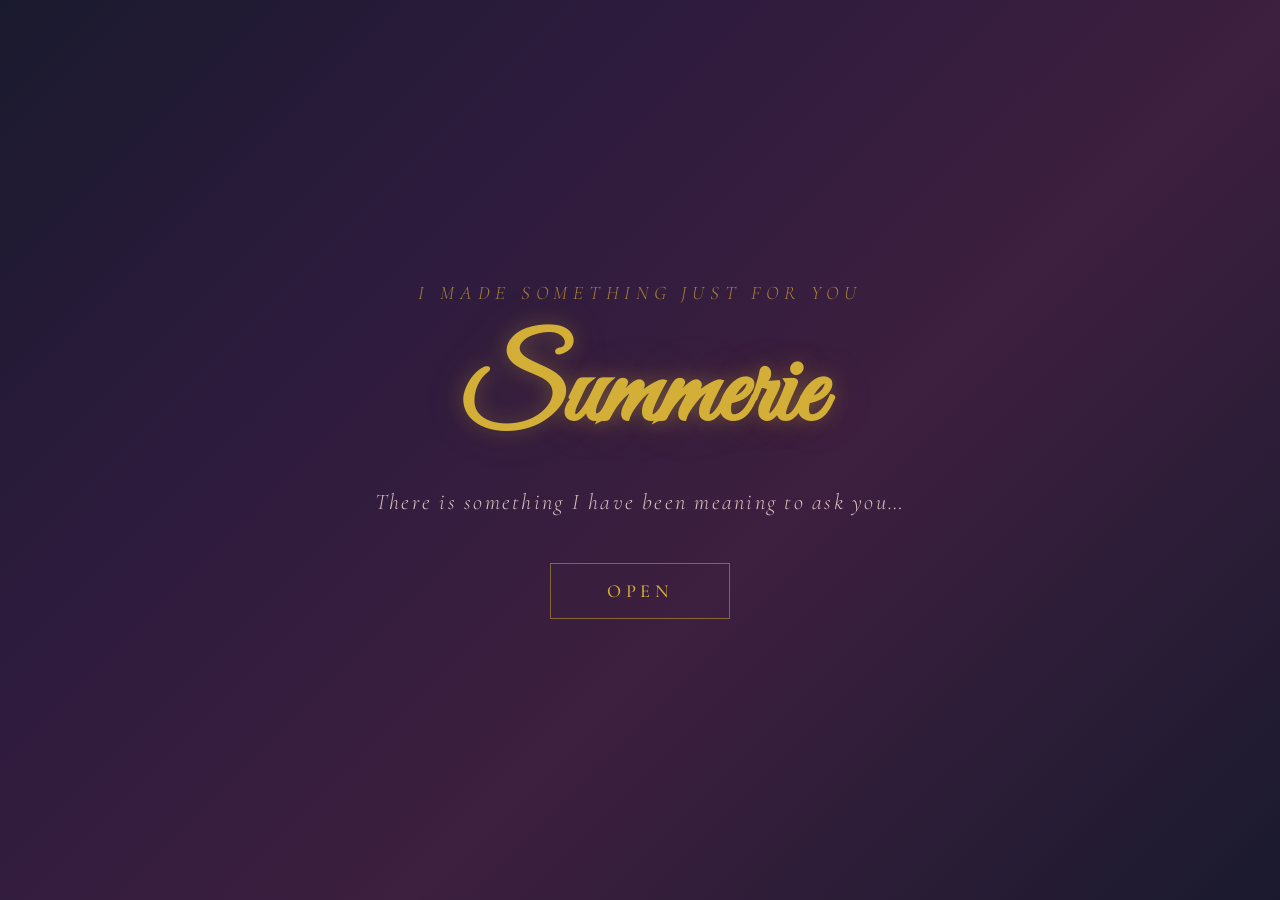
==== index.html @ f4547b55 "Initial commit: Summerie romantic invitation website" ====
<!DOCTYPE html>
<html lang="en">
<head>
  <meta charset="UTF-8">
  <meta name="viewport" content="width=device-width, initial-scale=1.0, maximum-scale=1.0, user-scalable=no">
  <title>For Summerie</title>
  <meta name="description" content="A special invitation, made with love.">
  <link rel="stylesheet" href="styles.css">
  <!-- Preload fonts for instant rendering -->
  <link rel="preconnect" href="https://fonts.googleapis.com">
  <link rel="preconnect" href="https://fonts.gstatic.com" crossorigin>
</head>
<body>

  <!-- ===================== SCENE 1: WELCOME ===================== -->
  <section id="scene-welcome" class="scene active">
    <!-- Floating decorations container -->
    <div class="floating-decorations"></div>

    <div class="welcome-content">
      <p class="welcome-pretext">I made something just for you</p>
      <h1 class="welcome-name">Summerie</h1>
      <p class="welcome-subtitle">There is something I have been meaning to ask you…</p>
      <button id="btn-open" class="welcome-btn">Open</button>
    </div>
  </section>

  <!-- ===================== SCENE 2: INVITATION ===================== -->
  <section id="scene-invitation" class="scene">
    <div class="invitation-card">

      <!-- Gold corner ornaments (SVG) -->
      <svg class="corner-ornament top-left" viewBox="0 0 50 50" fill="none">
        <path d="M2 48 C2 48 2 2 2 2 C10 8 20 12 48 2" stroke="#D4AF37" stroke-width="1" fill="none"/>
        <path d="M2 48 C8 40 12 30 48 2" stroke="#D4AF37" stroke-width="0.5" fill="none" opacity="0.5"/>
        <circle cx="5" cy="5" r="2" fill="#D4AF37" opacity="0.6"/>
        <path d="M8 2 C8 8 2 8 2 8" stroke="#D4AF37" stroke-width="0.8" fill="none"/>
        <path d="M14 2 C14 14 2 14 2 14" stroke="#D4AF37" stroke-width="0.5" fill="none" opacity="0.4"/>
      </svg>
      <svg class="corner-ornament top-right" viewBox="0 0 50 50" fill="none">
        <path d="M2 48 C2 48 2 2 2 2 C10 8 20 12 48 2" stroke="#D4AF37" stroke-width="1" fill="none"/>
        <path d="M2 48 C8 40 12 30 48 2" stroke="#D4AF37" stroke-width="0.5" fill="none" opacity="0.5"/>
        <circle cx="5" cy="5" r="2" fill="#D4AF37" opacity="0.6"/>
        <path d="M8 2 C8 8 2 8 2 8" stroke="#D4AF37" stroke-width="0.8" fill="none"/>
        <path d="M14 2 C14 14 2 14 2 14" stroke="#D4AF37" stroke-width="0.5" fill="none" opacity="0.4"/>
      </svg>
      <svg class="corner-ornament bottom-left" viewBox="0 0 50 50" fill="none">
        <path d="M2 48 C2 48 2 2 2 2 C10 8 20 12 48 2" stroke="#D4AF37" stroke-width="1" fill="none"/>
        <path d="M2 48 C8 40 12 30 48 2" stroke="#D4AF37" stroke-width="0.5" fill="none" opacity="0.5"/>
        <circle cx="5" cy="5" r="2" fill="#D4AF37" opacity="0.6"/>
        <path d="M8 2 C8 8 2 8 2 8" stroke="#D4AF37" stroke-width="0.8" fill="none"/>
        <path d="M14 2 C14 14 2 14 2 14" stroke="#D4AF37" stroke-width="0.5" fill="none" opacity="0.4"/>
      </svg>
      <svg class="corner-ornament bottom-right" viewBox="0 0 50 50" fill="none">
        <path d="M2 48 C2 48 2 2 2 2 C10 8 20 12 48 2" stroke="#D4AF37" stroke-width="1" fill="none"/>
        <path d="M2 48 C8 40 12 30 48 2" stroke="#D4AF37" stroke-width="0.5" fill="none" opacity="0.5"/>
        <circle cx="5" cy="5" r="2" fill="#D4AF37" opacity="0.6"/>
        <path d="M8 2 C8 8 2 8 2 8" stroke="#D4AF37" stroke-width="0.8" fill="none"/>
        <path d="M14 2 C14 14 2 14 2 14" stroke="#D4AF37" stroke-width="0.5" fill="none" opacity="0.4"/>
      </svg>

      <h2 class="invitation-heading">My Dearest Summerie,</h2>

      <div class="invitation-divider"></div>

      <p class="invitation-text">
        I have been thinking about this for a while now, and I could not hold it in any longer.
        Every moment with you feels like something out of a dream — and I want to make more of those moments.
      </p>

      <p class="invitation-highlight">
        Would you like to go on a movie date with me?
      </p>

      <p class="invitation-text">
        Just you and me, a perfect evening, a story on the screen — but the real story will be us, sitting there together. I promise to make it unforgettable.
      </p>

      <p id="reconsider-message" class="reconsider-message"></p>

      <div class="buttons-container">
        <button id="btn-yes" class="btn btn-yes">
          <span>Yes</span>
          <span class="btn-heart">
            <svg viewBox="0 0 24 24" fill="currentColor" width="16" height="16" style="vertical-align: middle;">
              <path d="M12 21.35l-1.45-1.32C5.4 15.36 2 12.28 2 8.5 2 5.42 4.42 3 7.5 3c1.74 0 3.41.81 4.5 2.09C13.09 3.81 14.76 3 16.5 3 19.58 3 22 5.42 22 8.5c0 3.78-3.4 6.86-8.55 11.54L12 21.35z"/>
            </svg>
          </span>
        </button>
        <button id="btn-no" class="btn btn-no">No</button>
      </div>
    </div>
  </section>

  <!-- ===================== SCENE 3: CELEBRATION ===================== -->
  <section id="scene-celebration" class="scene">
    <canvas id="confetti-canvas"></canvas>

    <!-- Floating decorations for celebration -->
    <div class="celebration-decorations"></div>

    <div class="celebration-content">
      <p class="celebration-pretext">She said yes</p>

      <h1 class="celebration-heading">I Knew It</h1>

      <div class="celebration-message">
        <p>
          I knew from the very start you would say yes. From the moment I thought of asking you,
          I already felt your answer in my heart. Call it intuition, call it love — I just knew.
        </p>
        <p>
          Thank you, Summerie. You just made me the happiest person alive.
          You have no idea how much this means to me — or maybe you do,
          because you always understand me in ways nobody else can.
        </p>
        <p>
          I promise you this: our movie date will be something to remember.
          Every second, every glance, every shared laugh — I am going to make it all count.
          Get ready, my love. This is just the beginning.
        </p>
      </div>

      <p class="celebration-signature">Forever yours</p>
    </div>
  </section>

  <script src="script.js"></script>
</body>
</html>
---- styles.css ----
/* ============================================================
   SUMMERIE — Romantic Invitation
   Color Palette:
     Deep Rose:      #8B2252
     Champagne Gold: #D4AF37
     Warm Cream:     #FFF8F0
     Soft Blush:     #FFE4E1
     Midnight:       #1a1a2e
     Rose Gold:      #B76E79
   ============================================================ */

@import url('https://fonts.googleapis.com/css2?family=Playfair+Display:ital,wght@0,400;0,600;0,700;0,900;1,400;1,600;1,700&family=Cormorant+Garamond:ital,wght@0,300;0,400;0,500;0,600;1,300;1,400;1,500&family=Great+Vibes&display=swap');

/* ---------- Reset & Base ---------- */
*, *::before, *::after {
  margin: 0;
  padding: 0;
  box-sizing: border-box;
}

html {
  font-size: 16px;
  scroll-behavior: smooth;
}

body {
  font-family: 'Cormorant Garamond', 'Georgia', serif;
  color: #2c1810;
  background: #1a1a2e;
  overflow: hidden;
  min-height: 100vh;
  min-height: 100dvh;
  -webkit-font-smoothing: antialiased;
}

/* ---------- Scene System ---------- */
.scene {
  position: fixed;
  inset: 0;
  display: flex;
  align-items: center;
  justify-content: center;
  flex-direction: column;
  opacity: 0;
  visibility: hidden;
  transition: opacity 1s cubic-bezier(0.4, 0, 0.2, 1),
              visibility 0s 1s;
  z-index: 1;
}

.scene.active {
  opacity: 1;
  visibility: visible;
  transition: opacity 1s cubic-bezier(0.4, 0, 0.2, 1),
              visibility 0s 0s;
  z-index: 10;
}

/* ---------- SCENE 1: Welcome ---------- */
#scene-welcome {
  background: linear-gradient(135deg, #1a1a2e 0%, #2d1b3d 30%, #3d1f3f 60%, #1a1a2e 100%);
  overflow: hidden;
}

.welcome-content {
  text-align: center;
  z-index: 5;
  position: relative;
}

.welcome-pretext {
  font-family: 'Cormorant Garamond', serif;
  font-size: 1.2rem;
  font-weight: 300;
  font-style: italic;
  color: rgba(212, 175, 55, 0.7);
  letter-spacing: 0.3em;
  text-transform: uppercase;
  margin-bottom: 1.5rem;
  opacity: 0;
  animation: fadeSlideUp 1.2s 0.5s forwards;
}

.welcome-name {
  font-family: 'Great Vibes', cursive;
  font-size: clamp(3.5rem, 10vw, 7rem);
  color: #D4AF37;
  text-shadow:
    0 0 20px rgba(212, 175, 55, 0.3),
    0 0 60px rgba(212, 175, 55, 0.1);
  line-height: 1.2;
  opacity: 0;
  animation: fadeSlideUp 1.5s 1s forwards;
}

.welcome-subtitle {
  font-family: 'Cormorant Garamond', serif;
  font-size: clamp(1rem, 2.5vw, 1.4rem);
  font-weight: 300;
  font-style: italic;
  color: rgba(255, 228, 225, 0.8);
  margin-top: 1.5rem;
  letter-spacing: 0.1em;
  opacity: 0;
  animation: fadeSlideUp 1.2s 1.8s forwards;
}

.welcome-btn {
  margin-top: 3rem;
  padding: 1rem 3.5rem;
  font-family: 'Cormorant Garamond', serif;
  font-size: 1.15rem;
  font-weight: 500;
  letter-spacing: 0.25em;
  text-transform: uppercase;
  color: #D4AF37;
  background: transparent;
  border: 1.5px solid rgba(212, 175, 55, 0.5);
  border-radius: 0;
  cursor: pointer;
  position: relative;
  overflow: hidden;
  opacity: 0;
  animation: fadeSlideUp 1.2s 2.6s forwards;
  transition: all 0.5s ease;
}

.welcome-btn::before {
  content: '';
  position: absolute;
  inset: 0;
  background: linear-gradient(135deg, rgba(212, 175, 55, 0.1), rgba(139, 34, 82, 0.1));
  opacity: 0;
  transition: opacity 0.5s ease;
}

.welcome-btn:hover {
  border-color: #D4AF37;
  color: #FFF8F0;
  box-shadow: 0 0 30px rgba(212, 175, 55, 0.2);
}

.welcome-btn:hover::before {
  opacity: 1;
}

/* Floating decorations */
.floating-decor {
  position: absolute;
  pointer-events: none;
  z-index: 2;
}

.decor-heart,
.decor-rose,
.decor-star {
  position: absolute;
  opacity: 0;
}

.decor-heart {
  animation: floatHeart var(--duration, 12s) var(--delay, 0s) infinite ease-in-out;
}

.decor-rose {
  animation: floatRose var(--duration, 15s) var(--delay, 0s) infinite ease-in-out;
}

.decor-star {
  animation: twinkleStar var(--duration, 4s) var(--delay, 0s) infinite ease-in-out;
}

/* ---------- SCENE 2: Invitation ---------- */
#scene-invitation {
  background: linear-gradient(135deg, #1a1a2e 0%, #2a1525 40%, #1a1a2e 100%);
  padding: 2rem;
}

.invitation-card {
  background: linear-gradient(145deg,
    rgba(255, 248, 240, 0.97),
    rgba(255, 228, 225, 0.95));
  border-radius: 4px;
  padding: clamp(2rem, 5vw, 3.5rem);
  max-width: 560px;
  width: 100%;
  text-align: center;
  position: relative;
  box-shadow:
    0 25px 60px rgba(0, 0, 0, 0.3),
    0 0 0 1px rgba(212, 175, 55, 0.3),
    inset 0 1px 0 rgba(255, 255, 255, 0.5);
  opacity: 0;
  transform: translateY(30px) scale(0.95);
  animation: cardReveal 1s 0.3s forwards cubic-bezier(0.4, 0, 0.2, 1);
}

.invitation-card::before {
  content: '';
  position: absolute;
  inset: 6px;
  border: 1px solid rgba(212, 175, 55, 0.25);
  border-radius: 2px;
  pointer-events: none;
}

.invitation-card::after {
  content: '';
  position: absolute;
  top: -2px; left: -2px; right: -2px; bottom: -2px;
  background: linear-gradient(135deg,
    rgba(212, 175, 55, 0.4),
    rgba(183, 110, 121, 0.3),
    rgba(212, 175, 55, 0.4));
  border-radius: 5px;
  z-index: -1;
  filter: blur(1px);
}

/* Gold corner ornaments */
.corner-ornament {
  position: absolute;
  width: 50px;
  height: 50px;
  opacity: 0.35;
  z-index: 2;
}

.corner-ornament.top-left {
  top: 14px; left: 14px;
}

.corner-ornament.top-right {
  top: 14px; right: 14px;
  transform: scaleX(-1);
}

.corner-ornament.bottom-left {
  bottom: 14px; left: 14px;
  transform: scaleY(-1);
}

.corner-ornament.bottom-right {
  bottom: 14px; right: 14px;
  transform: scale(-1);
}

.invitation-heading {
  font-family: 'Great Vibes', cursive;
  font-size: clamp(2rem, 5vw, 2.8rem);
  color: #8B2252;
  margin-bottom: 0.5rem;
}

.invitation-divider {
  width: 80px;
  height: 1px;
  background: linear-gradient(90deg, transparent, #D4AF37, transparent);
  margin: 1rem auto;
}

.invitation-text {
  font-family: 'Cormorant Garamond', serif;
  font-size: clamp(1.05rem, 2.5vw, 1.25rem);
  font-weight: 400;
  color: #3d2b2b;
  line-height: 1.8;
  margin-bottom: 0.8rem;
}

.invitation-highlight {
  font-family: 'Playfair Display', serif;
  font-weight: 600;
  font-style: italic;
  font-size: clamp(1.2rem, 3vw, 1.5rem);
  color: #8B2252;
  margin: 1.2rem 0;
}

.reconsider-message {
  font-family: 'Cormorant Garamond', serif;
  font-size: 1.1rem;
  font-style: italic;
  color: #8B2252;
  min-height: 2rem;
  margin: 1rem 0 0.5rem;
  opacity: 0;
  transition: opacity 0.5s ease;
}

.reconsider-message.visible {
  opacity: 1;
  animation: gentleShake 0.5s ease-in-out;
}

/* ---------- Buttons ---------- */
.buttons-container {
  display: flex;
  align-items: center;
  justify-content: center;
  gap: 1.5rem;
  margin-top: 1.5rem;
  flex-wrap: wrap;
}

.btn {
  font-family: 'Cormorant Garamond', serif;
  font-weight: 600;
  letter-spacing: 0.15em;
  text-transform: uppercase;
  border: none;
  cursor: pointer;
  transition: all 0.6s cubic-bezier(0.4, 0, 0.2, 1);
  position: relative;
  overflow: hidden;
}

.btn-yes {
  padding: 1rem 2.5rem;
  font-size: 1.1rem;
  color: #FFF8F0;
  background: linear-gradient(135deg, #8B2252, #a3325f);
  border-radius: 3px;
  box-shadow:
    0 4px 15px rgba(139, 34, 82, 0.3),
    inset 0 1px 0 rgba(255, 255, 255, 0.15);
}

.btn-yes::before {
  content: '';
  position: absolute;
  inset: 0;
  background: linear-gradient(135deg, #a3325f, #c44476);
  opacity: 0;
  transition: opacity 0.4s ease;
}

.btn-yes:hover {
  box-shadow: 0 6px 25px rgba(139, 34, 82, 0.45);
  transform: translateY(-2px);
}

.btn-yes:hover::before {
  opacity: 1;
}

.btn-yes span {
  position: relative;
  z-index: 1;
}

.btn-no {
  padding: 0.85rem 2rem;
  font-size: 1rem;
  color: #8B2252;
  background: transparent;
  border: 1.5px solid rgba(139, 34, 82, 0.3);
  border-radius: 3px;
}

.btn-no:hover {
  border-color: rgba(139, 34, 82, 0.6);
  background: rgba(139, 34, 82, 0.04);
}

/* Button state transitions for the shrinking No mechanic */
.btn-yes.stage-1 {
  padding: 1.15rem 3rem;
  font-size: 1.2rem;
}

.btn-no.stage-1 {
  padding: 0.7rem 1.6rem;
  font-size: 0.9rem;
  opacity: 0.8;
}

.btn-yes.stage-2 {
  padding: 1.3rem 3.5rem;
  font-size: 1.35rem;
}

.btn-no.stage-2 {
  padding: 0.55rem 1.2rem;
  font-size: 0.78rem;
  opacity: 0.6;
}

.btn-yes.stage-3 {
  padding: 1.5rem 4.5rem;
  font-size: 1.5rem;
}

.btn-no.stage-3 {
  padding: 0.35rem 0.7rem;
  font-size: 0.6rem;
  opacity: 0.4;
}

.btn-yes.stage-4 {
  padding: 1.8rem 5.5rem;
  font-size: 1.7rem;
  box-shadow: 0 8px 35px rgba(139, 34, 82, 0.5);
  animation: yesPulse 2s infinite ease-in-out;
}

.btn-no.stage-4 {
  padding: 0.15rem 0.3rem;
  font-size: 0.35rem;
  opacity: 0.2;
  pointer-events: none;
  border-color: transparent;
}

/* Heart icon inside Yes button */
.btn-heart {
  display: inline-block;
  margin-left: 0.5rem;
  transition: transform 0.4s ease;
}

.btn-yes:hover .btn-heart {
  transform: scale(1.2);
}

/* ---------- SCENE 3: Celebration ---------- */
#scene-celebration {
  background: linear-gradient(135deg, #1a1a2e 0%, #2a1525 30%, #3d1b2f 60%, #1a1a2e 100%);
  overflow: hidden;
}

.celebration-content {
  text-align: center;
  z-index: 5;
  position: relative;
  max-width: 600px;
  padding: 2rem;
}

.celebration-pretext {
  font-family: 'Cormorant Garamond', serif;
  font-size: 1.1rem;
  font-weight: 300;
  font-style: italic;
  color: rgba(212, 175, 55, 0.6);
  letter-spacing: 0.3em;
  text-transform: uppercase;
  margin-bottom: 1.2rem;
  opacity: 0;
  animation: fadeSlideUp 1s 0.5s forwards;
}

.celebration-heading {
  font-family: 'Great Vibes', cursive;
  font-size: clamp(3rem, 8vw, 5rem);
  color: #D4AF37;
  text-shadow: 0 0 30px rgba(212, 175, 55, 0.3);
  margin-bottom: 2rem;
  opacity: 0;
  animation: fadeSlideUp 1.2s 1s forwards;
}

.celebration-message {
  font-family: 'Cormorant Garamond', serif;
  font-size: clamp(1.05rem, 2.5vw, 1.3rem);
  font-weight: 400;
  color: rgba(255, 228, 225, 0.9);
  line-height: 2;
  opacity: 0;
  animation: fadeSlideUp 1.5s 1.8s forwards;
}

.celebration-message p {
  margin-bottom: 1.2rem;
}

.celebration-signature {
  font-family: 'Great Vibes', cursive;
  font-size: clamp(1.6rem, 4vw, 2.2rem);
  color: #D4AF37;
  margin-top: 2.5rem;
  opacity: 0;
  animation: fadeSlideUp 1s 3s forwards;
}

#confetti-canvas {
  position: fixed;
  inset: 0;
  z-index: 3;
  pointer-events: none;
}

/* ---------- Keyframes ---------- */
@keyframes fadeSlideUp {
  from {
    opacity: 0;
    transform: translateY(20px);
  }
  to {
    opacity: 1;
    transform: translateY(0);
  }
}

@keyframes cardReveal {
  from {
    opacity: 0;
    transform: translateY(30px) scale(0.95);
  }
  to {
    opacity: 1;
    transform: translateY(0) scale(1);
  }
}

@keyframes gentleShake {
  0%, 100% { transform: translateX(0); }
  20% { transform: translateX(-6px); }
  40% { transform: translateX(6px); }
  60% { transform: translateX(-4px); }
  80% { transform: translateX(4px); }
}

@keyframes yesPulse {
  0%, 100% {
    box-shadow: 0 8px 35px rgba(139, 34, 82, 0.5);
  }
  50% {
    box-shadow: 0 8px 50px rgba(139, 34, 82, 0.7),
                0 0 20px rgba(212, 175, 55, 0.2);
  }
}

@keyframes floatHeart {
  0% {
    opacity: 0;
    transform: translateY(100vh) rotate(0deg) scale(0.5);
  }
  10% {
    opacity: 0.6;
  }
  90% {
    opacity: 0.6;
  }
  100% {
    opacity: 0;
    transform: translateY(-10vh) rotate(360deg) scale(1);
  }
}

@keyframes floatRose {
  0% {
    opacity: 0;
    transform: translate(0, 100vh) rotate(0deg);
  }
  10% {
    opacity: 0.5;
  }
  50% {
    transform: translate(30px, 50vh) rotate(180deg);
  }
  90% {
    opacity: 0.5;
  }
  100% {
    opacity: 0;
    transform: translate(-20px, -10vh) rotate(360deg);
  }
}

@keyframes twinkleStar {
  0%, 100% {
    opacity: 0.2;
    transform: scale(0.8);
  }
  50% {
    opacity: 0.8;
    transform: scale(1.2);
  }
}

@keyframes glowPulse {
  0%, 100% {
    filter: drop-shadow(0 0 3px rgba(212, 175, 55, 0.3));
  }
  50% {
    filter: drop-shadow(0 0 12px rgba(212, 175, 55, 0.6));
  }
}

/* ---------- Responsive ---------- */
@media (max-width: 600px) {
  .invitation-card {
    padding: 2rem 1.5rem;
    margin: 1rem;
  }

  .buttons-container {
    flex-direction: column;
    gap: 1rem;
  }

  .corner-ornament {
    width: 35px;
    height: 35px;
  }

  .btn-yes.stage-4 {
    padding: 1.4rem 3rem;
    font-size: 1.4rem;
  }
}

@media (max-width: 380px) {
  .welcome-name {
    font-size: 3rem;
  }

  .invitation-card {
    padding: 1.5rem 1rem;
  }
}
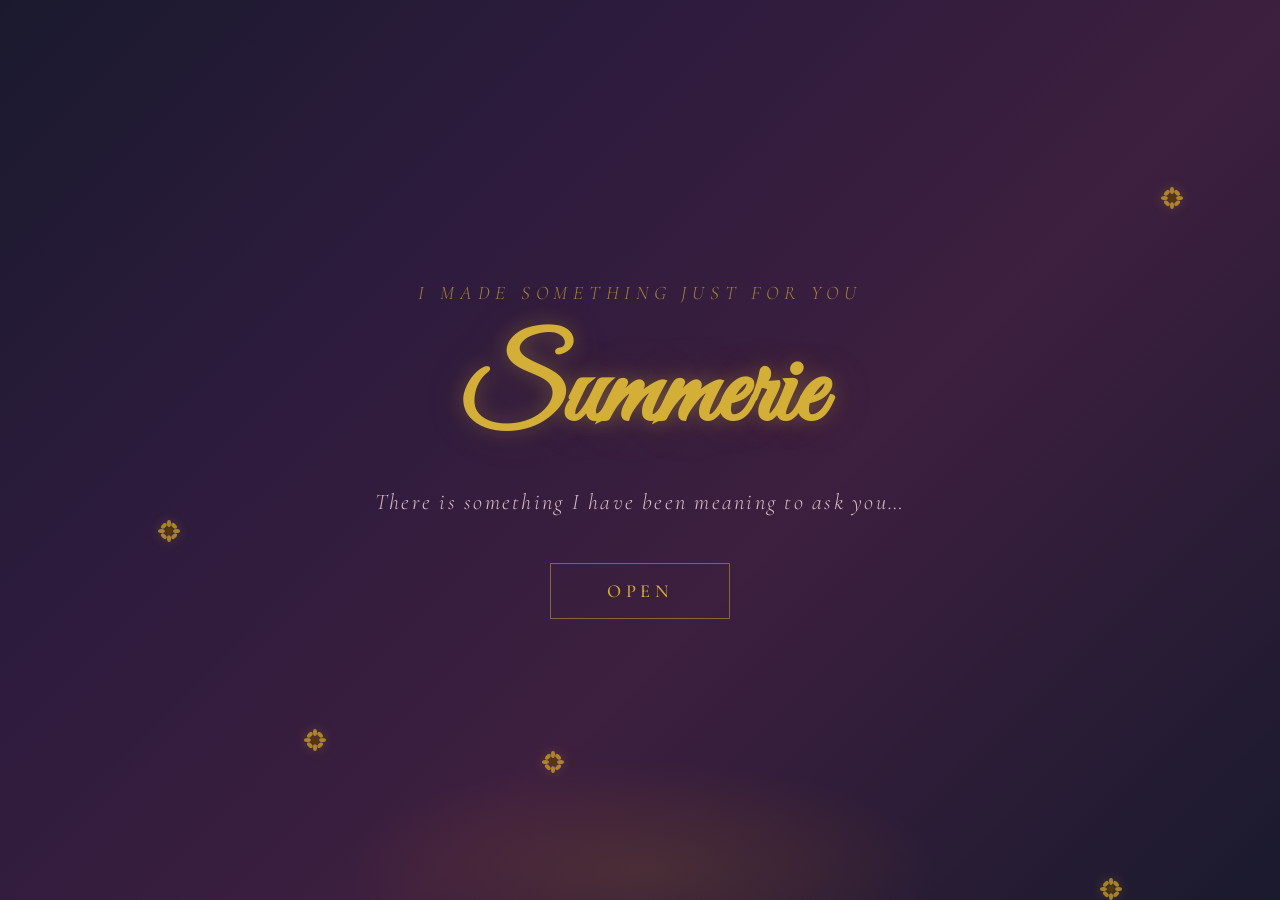
==== commit 2ebeb7b8: "Apply text edits: sun roses, updated invitation copy, celebration message, signed Mohammed" ====
--- a/index.html
+++ b/index.html
@@ -1,5 +1,6 @@
 <!DOCTYPE html>
 <html lang="en">
+
 <head>
   <meta charset="UTF-8">
   <meta name="viewport" content="width=device-width, initial-scale=1.0, maximum-scale=1.0, user-scalable=no">
@@ -10,6 +11,7 @@
   <link rel="preconnect" href="https://fonts.googleapis.com">
   <link rel="preconnect" href="https://fonts.gstatic.com" crossorigin>
 </head>
+
 <body>
 
   <!-- ===================== SCENE 1: WELCOME ===================== -->
@@ -31,32 +33,32 @@
 
       <!-- Gold corner ornaments (SVG) -->
       <svg class="corner-ornament top-left" viewBox="0 0 50 50" fill="none">
-        <path d="M2 48 C2 48 2 2 2 2 C10 8 20 12 48 2" stroke="#D4AF37" stroke-width="1" fill="none"/>
-        <path d="M2 48 C8 40 12 30 48 2" stroke="#D4AF37" stroke-width="0.5" fill="none" opacity="0.5"/>
-        <circle cx="5" cy="5" r="2" fill="#D4AF37" opacity="0.6"/>
-        <path d="M8 2 C8 8 2 8 2 8" stroke="#D4AF37" stroke-width="0.8" fill="none"/>
-        <path d="M14 2 C14 14 2 14 2 14" stroke="#D4AF37" stroke-width="0.5" fill="none" opacity="0.4"/>
+        <path d="M2 48 C2 48 2 2 2 2 C10 8 20 12 48 2" stroke="#D4AF37" stroke-width="1" fill="none" />
+        <path d="M2 48 C8 40 12 30 48 2" stroke="#D4AF37" stroke-width="0.5" fill="none" opacity="0.5" />
+        <circle cx="5" cy="5" r="2" fill="#D4AF37" opacity="0.6" />
+        <path d="M8 2 C8 8 2 8 2 8" stroke="#D4AF37" stroke-width="0.8" fill="none" />
+        <path d="M14 2 C14 14 2 14 2 14" stroke="#D4AF37" stroke-width="0.5" fill="none" opacity="0.4" />
       </svg>
       <svg class="corner-ornament top-right" viewBox="0 0 50 50" fill="none">
-        <path d="M2 48 C2 48 2 2 2 2 C10 8 20 12 48 2" stroke="#D4AF37" stroke-width="1" fill="none"/>
-        <path d="M2 48 C8 40 12 30 48 2" stroke="#D4AF37" stroke-width="0.5" fill="none" opacity="0.5"/>
-        <circle cx="5" cy="5" r="2" fill="#D4AF37" opacity="0.6"/>
-        <path d="M8 2 C8 8 2 8 2 8" stroke="#D4AF37" stroke-width="0.8" fill="none"/>
-        <path d="M14 2 C14 14 2 14 2 14" stroke="#D4AF37" stroke-width="0.5" fill="none" opacity="0.4"/>
+        <path d="M2 48 C2 48 2 2 2 2 C10 8 20 12 48 2" stroke="#D4AF37" stroke-width="1" fill="none" />
+        <path d="M2 48 C8 40 12 30 48 2" stroke="#D4AF37" stroke-width="0.5" fill="none" opacity="0.5" />
+        <circle cx="5" cy="5" r="2" fill="#D4AF37" opacity="0.6" />
+        <path d="M8 2 C8 8 2 8 2 8" stroke="#D4AF37" stroke-width="0.8" fill="none" />
+        <path d="M14 2 C14 14 2 14 2 14" stroke="#D4AF37" stroke-width="0.5" fill="none" opacity="0.4" />
       </svg>
       <svg class="corner-ornament bottom-left" viewBox="0 0 50 50" fill="none">
-        <path d="M2 48 C2 48 2 2 2 2 C10 8 20 12 48 2" stroke="#D4AF37" stroke-width="1" fill="none"/>
-        <path d="M2 48 C8 40 12 30 48 2" stroke="#D4AF37" stroke-width="0.5" fill="none" opacity="0.5"/>
-        <circle cx="5" cy="5" r="2" fill="#D4AF37" opacity="0.6"/>
-        <path d="M8 2 C8 8 2 8 2 8" stroke="#D4AF37" stroke-width="0.8" fill="none"/>
-        <path d="M14 2 C14 14 2 14 2 14" stroke="#D4AF37" stroke-width="0.5" fill="none" opacity="0.4"/>
+        <path d="M2 48 C2 48 2 2 2 2 C10 8 20 12 48 2" stroke="#D4AF37" stroke-width="1" fill="none" />
+        <path d="M2 48 C8 40 12 30 48 2" stroke="#D4AF37" stroke-width="0.5" fill="none" opacity="0.5" />
+        <circle cx="5" cy="5" r="2" fill="#D4AF37" opacity="0.6" />
+        <path d="M8 2 C8 8 2 8 2 8" stroke="#D4AF37" stroke-width="0.8" fill="none" />
+        <path d="M14 2 C14 14 2 14 2 14" stroke="#D4AF37" stroke-width="0.5" fill="none" opacity="0.4" />
       </svg>
       <svg class="corner-ornament bottom-right" viewBox="0 0 50 50" fill="none">
-        <path d="M2 48 C2 48 2 2 2 2 C10 8 20 12 48 2" stroke="#D4AF37" stroke-width="1" fill="none"/>
-        <path d="M2 48 C8 40 12 30 48 2" stroke="#D4AF37" stroke-width="0.5" fill="none" opacity="0.5"/>
-        <circle cx="5" cy="5" r="2" fill="#D4AF37" opacity="0.6"/>
-        <path d="M8 2 C8 8 2 8 2 8" stroke="#D4AF37" stroke-width="0.8" fill="none"/>
-        <path d="M14 2 C14 14 2 14 2 14" stroke="#D4AF37" stroke-width="0.5" fill="none" opacity="0.4"/>
+        <path d="M2 48 C2 48 2 2 2 2 C10 8 20 12 48 2" stroke="#D4AF37" stroke-width="1" fill="none" />
+        <path d="M2 48 C8 40 12 30 48 2" stroke="#D4AF37" stroke-width="0.5" fill="none" opacity="0.5" />
+        <circle cx="5" cy="5" r="2" fill="#D4AF37" opacity="0.6" />
+        <path d="M8 2 C8 8 2 8 2 8" stroke="#D4AF37" stroke-width="0.8" fill="none" />
+        <path d="M14 2 C14 14 2 14 2 14" stroke="#D4AF37" stroke-width="0.5" fill="none" opacity="0.4" />
       </svg>
 
       <h2 class="invitation-heading">My Dearest Summerie,</h2>
@@ -73,7 +75,8 @@
       </p>
 
       <p class="invitation-text">
-        Just you and me, a perfect evening, a story on the screen — but the real story will be us, sitting there together. I promise to make it unforgettable.
+        Just you and me, sitting there together. I promise to make it unforgettable — and I promise to try my best to
+        protect you from the world, and from me, so I never hurt you.
       </p>
 
       <p id="reconsider-message" class="reconsider-message"></p>
@@ -83,7 +86,8 @@
           <span>Yes</span>
           <span class="btn-heart">
             <svg viewBox="0 0 24 24" fill="currentColor" width="16" height="16" style="vertical-align: middle;">
-              <path d="M12 21.35l-1.45-1.32C5.4 15.36 2 12.28 2 8.5 2 5.42 4.42 3 7.5 3c1.74 0 3.41.81 4.5 2.09C13.09 3.81 14.76 3 16.5 3 19.58 3 22 5.42 22 8.5c0 3.78-3.4 6.86-8.55 11.54L12 21.35z"/>
+              <path
+                d="M12 21.35l-1.45-1.32C5.4 15.36 2 12.28 2 8.5 2 5.42 4.42 3 7.5 3c1.74 0 3.41.81 4.5 2.09C13.09 3.81 14.76 3 16.5 3 19.58 3 22 5.42 22 8.5c0 3.78-3.4 6.86-8.55 11.54L12 21.35z" />
             </svg>
           </span>
         </button>
@@ -107,7 +111,7 @@
       <div class="celebration-message">
         <p>
           I knew from the very start you would say yes. From the moment I thought of asking you,
-          I already felt your answer in my heart. Call it intuition, call it love — I just knew.
+          I already felt your answer in my heart. I just knew.
         </p>
         <p>
           Thank you, Summerie. You just made me the happiest person alive.
@@ -117,14 +121,16 @@
         <p>
           I promise you this: our movie date will be something to remember.
           Every second, every glance, every shared laugh — I am going to make it all count.
-          Get ready, my love. This is just the beginning.
+          Get ready — wear something you love, something that makes you feel beautiful,
+          because you are about to feel loved too.
         </p>
       </div>
 
-      <p class="celebration-signature">Forever yours</p>
+      <p class="celebration-signature">Forever yours, Mohammed</p>
     </div>
   </section>
 
   <script src="script.js"></script>
 </body>
-</html>
+
+</html>
--- a/styles.css
+++ b/styles.css
@@ -12,7 +12,9 @@
 @import url('https://fonts.googleapis.com/css2?family=Playfair+Display:ital,wght@0,400;0,600;0,700;0,900;1,400;1,600;1,700&family=Cormorant+Garamond:ital,wght@0,300;0,400;0,500;0,600;1,300;1,400;1,500&family=Great+Vibes&display=swap');
 
 /* ---------- Reset & Base ---------- */
-*, *::before, *::after {
+*,
+*::before,
+*::after {
   margin: 0;
   padding: 0;
   box-sizing: border-box;
@@ -44,7 +46,7 @@
   opacity: 0;
   visibility: hidden;
   transition: opacity 1s cubic-bezier(0.4, 0, 0.2, 1),
-              visibility 0s 1s;
+    visibility 0s 1s;
   z-index: 1;
 }
 
@@ -52,7 +54,7 @@
   opacity: 1;
   visibility: visible;
   transition: opacity 1s cubic-bezier(0.4, 0, 0.2, 1),
-              visibility 0s 0s;
+    visibility 0s 0s;
   z-index: 10;
 }
 
@@ -60,6 +62,23 @@
 #scene-welcome {
   background: linear-gradient(135deg, #1a1a2e 0%, #2d1b3d 30%, #3d1f3f 60%, #1a1a2e 100%);
   overflow: hidden;
+}
+
+/* Warm sun-rose ambient glow at the bottom of welcome */
+#scene-welcome::after {
+  content: '';
+  position: absolute;
+  bottom: -80px;
+  left: 50%;
+  transform: translateX(-50%);
+  width: 600px;
+  height: 220px;
+  background: radial-gradient(ellipse at center,
+      rgba(228, 160, 20, 0.12) 0%,
+      rgba(212, 120, 20, 0.07) 40%,
+      transparent 70%);
+  pointer-events: none;
+  z-index: 1;
 }
 
 .welcome-content {
@@ -170,6 +189,11 @@
   animation: twinkleStar var(--duration, 4s) var(--delay, 0s) infinite ease-in-out;
 }
 
+.decor-sunrose {
+  animation: floatRose var(--duration, 18s) var(--delay, 0s) infinite ease-in-out;
+  filter: drop-shadow(0 0 6px rgba(255, 200, 50, 0.3));
+}
+
 /* ---------- SCENE 2: Invitation ---------- */
 #scene-invitation {
   background: linear-gradient(135deg, #1a1a2e 0%, #2a1525 40%, #1a1a2e 100%);
@@ -178,8 +202,8 @@
 
 .invitation-card {
   background: linear-gradient(145deg,
-    rgba(255, 248, 240, 0.97),
-    rgba(255, 228, 225, 0.95));
+      rgba(255, 248, 240, 0.97),
+      rgba(255, 228, 225, 0.95));
   border-radius: 4px;
   padding: clamp(2rem, 5vw, 3.5rem);
   max-width: 560px;
@@ -207,11 +231,14 @@
 .invitation-card::after {
   content: '';
   position: absolute;
-  top: -2px; left: -2px; right: -2px; bottom: -2px;
+  top: -2px;
+  left: -2px;
+  right: -2px;
+  bottom: -2px;
   background: linear-gradient(135deg,
-    rgba(212, 175, 55, 0.4),
-    rgba(183, 110, 121, 0.3),
-    rgba(212, 175, 55, 0.4));
+      rgba(212, 175, 55, 0.4),
+      rgba(183, 110, 121, 0.3),
+      rgba(212, 175, 55, 0.4));
   border-radius: 5px;
   z-index: -1;
   filter: blur(1px);
@@ -227,21 +254,25 @@
 }
 
 .corner-ornament.top-left {
-  top: 14px; left: 14px;
+  top: 14px;
+  left: 14px;
 }
 
 .corner-ornament.top-right {
-  top: 14px; right: 14px;
+  top: 14px;
+  right: 14px;
   transform: scaleX(-1);
 }
 
 .corner-ornament.bottom-left {
-  bottom: 14px; left: 14px;
+  bottom: 14px;
+  left: 14px;
   transform: scaleY(-1);
 }
 
 .corner-ornament.bottom-right {
-  bottom: 14px; right: 14px;
+  bottom: 14px;
+  right: 14px;
   transform: scale(-1);
 }
 
@@ -496,6 +527,7 @@
     opacity: 0;
     transform: translateY(20px);
   }
+
   to {
     opacity: 1;
     transform: translateY(0);
@@ -507,6 +539,7 @@
     opacity: 0;
     transform: translateY(30px) scale(0.95);
   }
+
   to {
     opacity: 1;
     transform: translateY(0) scale(1);
@@ -514,20 +547,39 @@
 }
 
 @keyframes gentleShake {
-  0%, 100% { transform: translateX(0); }
-  20% { transform: translateX(-6px); }
-  40% { transform: translateX(6px); }
-  60% { transform: translateX(-4px); }
-  80% { transform: translateX(4px); }
+
+  0%,
+  100% {
+    transform: translateX(0);
+  }
+
+  20% {
+    transform: translateX(-6px);
+  }
+
+  40% {
+    transform: translateX(6px);
+  }
+
+  60% {
+    transform: translateX(-4px);
+  }
+
+  80% {
+    transform: translateX(4px);
+  }
 }
 
 @keyframes yesPulse {
-  0%, 100% {
+
+  0%,
+  100% {
     box-shadow: 0 8px 35px rgba(139, 34, 82, 0.5);
   }
+
   50% {
     box-shadow: 0 8px 50px rgba(139, 34, 82, 0.7),
-                0 0 20px rgba(212, 175, 55, 0.2);
+      0 0 20px rgba(212, 175, 55, 0.2);
   }
 }
 
@@ -536,12 +588,15 @@
     opacity: 0;
     transform: translateY(100vh) rotate(0deg) scale(0.5);
   }
+
   10% {
     opacity: 0.6;
   }
+
   90% {
     opacity: 0.6;
   }
+
   100% {
     opacity: 0;
     transform: translateY(-10vh) rotate(360deg) scale(1);
@@ -553,15 +608,19 @@
     opacity: 0;
     transform: translate(0, 100vh) rotate(0deg);
   }
+
   10% {
     opacity: 0.5;
   }
+
   50% {
     transform: translate(30px, 50vh) rotate(180deg);
   }
+
   90% {
     opacity: 0.5;
   }
+
   100% {
     opacity: 0;
     transform: translate(-20px, -10vh) rotate(360deg);
@@ -569,10 +628,13 @@
 }
 
 @keyframes twinkleStar {
-  0%, 100% {
+
+  0%,
+  100% {
     opacity: 0.2;
     transform: scale(0.8);
   }
+
   50% {
     opacity: 0.8;
     transform: scale(1.2);
@@ -580,9 +642,12 @@
 }
 
 @keyframes glowPulse {
-  0%, 100% {
+
+  0%,
+  100% {
     filter: drop-shadow(0 0 3px rgba(212, 175, 55, 0.3));
   }
+
   50% {
     filter: drop-shadow(0 0 12px rgba(212, 175, 55, 0.6));
   }
@@ -619,4 +684,4 @@
   .invitation-card {
     padding: 1.5rem 1rem;
   }
-}
+}
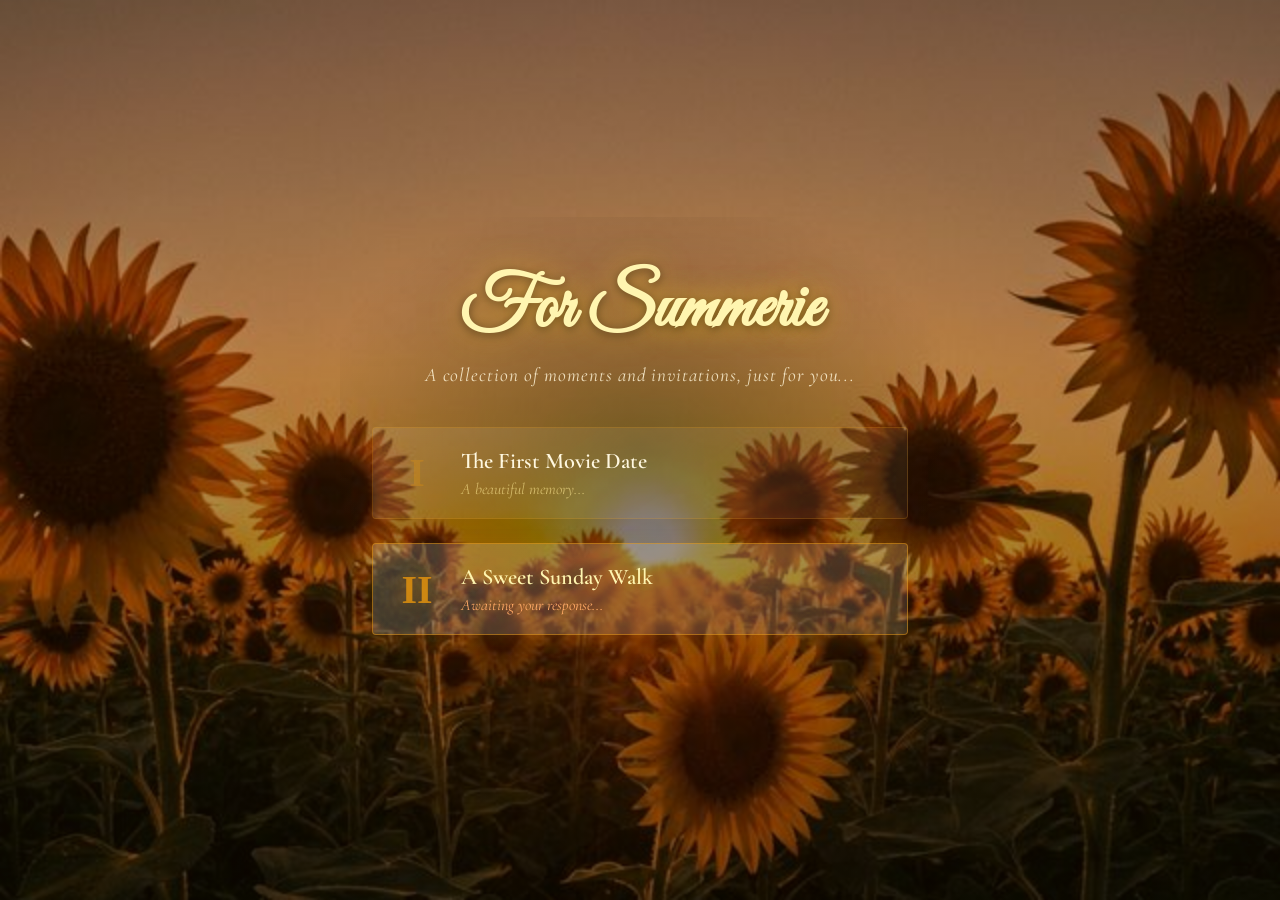
==== commit 82e0fdc3: "Add second invitation and home page" ====
--- a/index.html
+++ b/index.html
@@ -4,133 +4,42 @@
 <head>
   <meta charset="UTF-8">
   <meta name="viewport" content="width=device-width, initial-scale=1.0, maximum-scale=1.0, user-scalable=no">
-  <title>For Summerie</title>
-  <meta name="description" content="A special invitation, made with love.">
+  <title>Our Memories | Summerie</title>
   <link rel="stylesheet" href="styles.css">
-  <!-- Preload fonts for instant rendering -->
   <link rel="preconnect" href="https://fonts.googleapis.com">
   <link rel="preconnect" href="https://fonts.gstatic.com" crossorigin>
 </head>
 
-<body>
+<body class="home-page theme-home">
 
-  <!-- ===================== SCENE 1: WELCOME ===================== -->
-  <section id="scene-welcome" class="scene active">
-    <!-- Floating decorations container -->
+  <div class="home-container">
     <div class="floating-decorations"></div>
 
-    <div class="welcome-content">
-      <p class="welcome-pretext">I made something just for you</p>
-      <h1 class="welcome-name">Summerie</h1>
-      <p class="welcome-subtitle">There is something I have been meaning to ask you…</p>
-      <button id="btn-open" class="welcome-btn">Open</button>
+    <h1 class="home-title">For Summerie</h1>
+    <p class="home-subtitle">A collection of moments and invitations, just for you...</p>
+
+    <div class="invitations-list">
+      
+      <a href="invitation1.html" class="invitation-link past-invitation">
+        <span class="inv-number">I</span>
+        <div class="inv-content">
+          <span class="inv-title">The First Movie Date</span>
+          <span class="inv-status">A beautiful memory...</span>
+        </div>
+      </a>
+
+      <a href="invitation2.html" class="invitation-link active-invitation">
+        <span class="inv-number">II</span>
+        <div class="inv-content">
+          <span class="inv-title">A Sweet Sunday Walk</span>
+          <span class="inv-status">Awaiting your response...</span>
+        </div>
+      </a>
+
     </div>
-  </section>
-
-  <!-- ===================== SCENE 2: INVITATION ===================== -->
-  <section id="scene-invitation" class="scene">
-    <div class="invitation-card">
-
-      <!-- Gold corner ornaments (SVG) -->
-      <svg class="corner-ornament top-left" viewBox="0 0 50 50" fill="none">
-        <path d="M2 48 C2 48 2 2 2 2 C10 8 20 12 48 2" stroke="#D4AF37" stroke-width="1" fill="none" />
-        <path d="M2 48 C8 40 12 30 48 2" stroke="#D4AF37" stroke-width="0.5" fill="none" opacity="0.5" />
-        <circle cx="5" cy="5" r="2" fill="#D4AF37" opacity="0.6" />
-        <path d="M8 2 C8 8 2 8 2 8" stroke="#D4AF37" stroke-width="0.8" fill="none" />
-        <path d="M14 2 C14 14 2 14 2 14" stroke="#D4AF37" stroke-width="0.5" fill="none" opacity="0.4" />
-      </svg>
-      <svg class="corner-ornament top-right" viewBox="0 0 50 50" fill="none">
-        <path d="M2 48 C2 48 2 2 2 2 C10 8 20 12 48 2" stroke="#D4AF37" stroke-width="1" fill="none" />
-        <path d="M2 48 C8 40 12 30 48 2" stroke="#D4AF37" stroke-width="0.5" fill="none" opacity="0.5" />
-        <circle cx="5" cy="5" r="2" fill="#D4AF37" opacity="0.6" />
-        <path d="M8 2 C8 8 2 8 2 8" stroke="#D4AF37" stroke-width="0.8" fill="none" />
-        <path d="M14 2 C14 14 2 14 2 14" stroke="#D4AF37" stroke-width="0.5" fill="none" opacity="0.4" />
-      </svg>
-      <svg class="corner-ornament bottom-left" viewBox="0 0 50 50" fill="none">
-        <path d="M2 48 C2 48 2 2 2 2 C10 8 20 12 48 2" stroke="#D4AF37" stroke-width="1" fill="none" />
-        <path d="M2 48 C8 40 12 30 48 2" stroke="#D4AF37" stroke-width="0.5" fill="none" opacity="0.5" />
-        <circle cx="5" cy="5" r="2" fill="#D4AF37" opacity="0.6" />
-        <path d="M8 2 C8 8 2 8 2 8" stroke="#D4AF37" stroke-width="0.8" fill="none" />
-        <path d="M14 2 C14 14 2 14 2 14" stroke="#D4AF37" stroke-width="0.5" fill="none" opacity="0.4" />
-      </svg>
-      <svg class="corner-ornament bottom-right" viewBox="0 0 50 50" fill="none">
-        <path d="M2 48 C2 48 2 2 2 2 C10 8 20 12 48 2" stroke="#D4AF37" stroke-width="1" fill="none" />
-        <path d="M2 48 C8 40 12 30 48 2" stroke="#D4AF37" stroke-width="0.5" fill="none" opacity="0.5" />
-        <circle cx="5" cy="5" r="2" fill="#D4AF37" opacity="0.6" />
-        <path d="M8 2 C8 8 2 8 2 8" stroke="#D4AF37" stroke-width="0.8" fill="none" />
-        <path d="M14 2 C14 14 2 14 2 14" stroke="#D4AF37" stroke-width="0.5" fill="none" opacity="0.4" />
-      </svg>
-
-      <h2 class="invitation-heading">My Dearest Summerie,</h2>
-
-      <div class="invitation-divider"></div>
-
-      <p class="invitation-text">
-        I have been thinking about this for a while now, and I could not hold it in any longer.
-        Every moment with you feels like something out of a dream — and I want to make more of those moments.
-      </p>
-
-      <p class="invitation-highlight">
-        Would you like to go on a movie date with me?
-      </p>
-
-      <p class="invitation-text">
-        Just you and me, sitting there together. I promise to make it unforgettable — and I promise to try my best to
-        protect you from the world, and from me, so I never hurt you.
-      </p>
-
-      <p id="reconsider-message" class="reconsider-message"></p>
-
-      <div class="buttons-container">
-        <button id="btn-yes" class="btn btn-yes">
-          <span>Yes</span>
-          <span class="btn-heart">
-            <svg viewBox="0 0 24 24" fill="currentColor" width="16" height="16" style="vertical-align: middle;">
-              <path
-                d="M12 21.35l-1.45-1.32C5.4 15.36 2 12.28 2 8.5 2 5.42 4.42 3 7.5 3c1.74 0 3.41.81 4.5 2.09C13.09 3.81 14.76 3 16.5 3 19.58 3 22 5.42 22 8.5c0 3.78-3.4 6.86-8.55 11.54L12 21.35z" />
-            </svg>
-          </span>
-        </button>
-        <button id="btn-no" class="btn btn-no">No</button>
-      </div>
-    </div>
-  </section>
-
-  <!-- ===================== SCENE 3: CELEBRATION ===================== -->
-  <section id="scene-celebration" class="scene">
-    <canvas id="confetti-canvas"></canvas>
-
-    <!-- Floating decorations for celebration -->
-    <div class="celebration-decorations"></div>
-
-    <div class="celebration-content">
-      <p class="celebration-pretext">She said yes</p>
-
-      <h1 class="celebration-heading">I Knew It</h1>
-
-      <div class="celebration-message">
-        <p>
-          I knew from the very start you would say yes. From the moment I thought of asking you,
-          I already felt your answer in my heart. I just knew.
-        </p>
-        <p>
-          Thank you, Summerie. You just made me the happiest person alive.
-          You have no idea how much this means to me — or maybe you do,
-          because you always understand me in ways nobody else can.
-        </p>
-        <p>
-          I promise you this: our movie date will be something to remember.
-          Every second, every glance, every shared laugh — I am going to make it all count.
-          Get ready — wear something you love, something that makes you feel beautiful,
-          because you are about to feel loved too.
-        </p>
-      </div>
-
-      <p class="celebration-signature">Forever yours, Mohammed</p>
-    </div>
-  </section>
+  </div>
 
   <script src="script.js"></script>
 </body>
 
-</html>+</html>
--- a/styles.css
+++ b/styles.css
@@ -1,12 +1,12 @@
 /* ============================================================
-   SUMMERIE — Romantic Invitation
-   Color Palette:
-     Deep Rose:      #8B2252
-     Champagne Gold: #D4AF37
-     Warm Cream:     #FFF8F0
-     Soft Blush:     #FFE4E1
-     Midnight:       #1a1a2e
-     Rose Gold:      #B76E79
+   SUMMERIE — Sunflower Sunset Edition
+   Palette:
+     Amber Gold:    #E8960C
+     Golden:        #D4AF37
+     Warm Cream:    #FFF8E7
+     Sunset Orange: #E05A1A
+     Deep Brown:    #3a2000
+     Warm White:    #FFFBF0
    ============================================================ */
 
 @import url('https://fonts.googleapis.com/css2?family=Playfair+Display:ital,wght@0,400;0,600;0,700;0,900;1,400;1,600;1,700&family=Cormorant+Garamond:ital,wght@0,300;0,400;0,500;0,600;1,300;1,400;1,500&family=Great+Vibes&display=swap');
@@ -27,8 +27,8 @@
 
 body {
   font-family: 'Cormorant Garamond', 'Georgia', serif;
-  color: #2c1810;
-  background: #1a1a2e;
+  color: #3a2000;
+  background: #1a0e00;
   overflow: hidden;
   min-height: 100vh;
   min-height: 100dvh;
@@ -58,33 +58,28 @@
   z-index: 10;
 }
 
-/* ---------- SCENE 1: Welcome ---------- */
+/* =============================================
+   SCENE 1 — WELCOME (Sunflower Field BG)
+   ============================================= */
 #scene-welcome {
-  background: linear-gradient(135deg, #1a1a2e 0%, #2d1b3d 30%, #3d1f3f 60%, #1a1a2e 100%);
+  background:
+    linear-gradient(to bottom,
+      rgba(30, 12, 0, 0.25) 0%,
+      rgba(20, 8, 0, 0.15) 40%,
+      rgba(100, 40, 0, 0.35) 80%,
+      rgba(20, 8, 0, 0.5) 100%),
+    url('bg.jpg') center center / cover no-repeat;
   overflow: hidden;
-}
-
-/* Warm sun-rose ambient glow at the bottom of welcome */
-#scene-welcome::after {
-  content: '';
-  position: absolute;
-  bottom: -80px;
-  left: 50%;
-  transform: translateX(-50%);
-  width: 600px;
-  height: 220px;
-  background: radial-gradient(ellipse at center,
-      rgba(228, 160, 20, 0.12) 0%,
-      rgba(212, 120, 20, 0.07) 40%,
-      transparent 70%);
-  pointer-events: none;
-  z-index: 1;
 }
 
 .welcome-content {
   text-align: center;
   z-index: 5;
   position: relative;
+  /* Faint warm backdrop so text is always readable */
+  padding: 2rem 3rem;
+  background: radial-gradient(ellipse at center,
+      rgba(0, 0, 0, 0.25) 0%, transparent 70%);
 }
 
 .welcome-pretext {
@@ -92,10 +87,10 @@
   font-size: 1.2rem;
   font-weight: 300;
   font-style: italic;
-  color: rgba(212, 175, 55, 0.7);
+  color: rgba(255, 240, 180, 0.9);
   letter-spacing: 0.3em;
   text-transform: uppercase;
-  margin-bottom: 1.5rem;
+  margin-bottom: 1.2rem;
   opacity: 0;
   animation: fadeSlideUp 1.2s 0.5s forwards;
 }
@@ -103,10 +98,11 @@
 .welcome-name {
   font-family: 'Great Vibes', cursive;
   font-size: clamp(3.5rem, 10vw, 7rem);
-  color: #D4AF37;
+  color: #FFF8C0;
   text-shadow:
-    0 0 20px rgba(212, 175, 55, 0.3),
-    0 0 60px rgba(212, 175, 55, 0.1);
+    0 0 25px rgba(255, 210, 50, 0.7),
+    0 0 60px rgba(230, 150, 20, 0.4),
+    0 2px 8px rgba(0, 0, 0, 0.4);
   line-height: 1.2;
   opacity: 0;
   animation: fadeSlideUp 1.5s 1s forwards;
@@ -115,48 +111,51 @@
 .welcome-subtitle {
   font-family: 'Cormorant Garamond', serif;
   font-size: clamp(1rem, 2.5vw, 1.4rem);
-  font-weight: 300;
+  font-weight: 400;
   font-style: italic;
-  color: rgba(255, 228, 225, 0.8);
-  margin-top: 1.5rem;
-  letter-spacing: 0.1em;
+  color: rgba(255, 240, 200, 0.92);
+  margin-top: 1.2rem;
+  letter-spacing: 0.08em;
+  text-shadow: 0 1px 6px rgba(0, 0, 0, 0.5);
   opacity: 0;
   animation: fadeSlideUp 1.2s 1.8s forwards;
 }
 
 .welcome-btn {
-  margin-top: 3rem;
-  padding: 1rem 3.5rem;
-  font-family: 'Cormorant Garamond', serif;
-  font-size: 1.15rem;
+  margin-top: 2.5rem;
+  padding: 0.9rem 3.2rem;
+  font-family: 'Cormorant Garamond', serif;
+  font-size: 1.1rem;
   font-weight: 500;
-  letter-spacing: 0.25em;
+  letter-spacing: 0.28em;
   text-transform: uppercase;
-  color: #D4AF37;
+  color: #FFF8E0;
   background: transparent;
-  border: 1.5px solid rgba(212, 175, 55, 0.5);
-  border-radius: 0;
+  border: 1.5px solid rgba(255, 220, 100, 0.65);
   cursor: pointer;
   position: relative;
   overflow: hidden;
   opacity: 0;
   animation: fadeSlideUp 1.2s 2.6s forwards;
   transition: all 0.5s ease;
+  backdrop-filter: blur(2px);
 }
 
 .welcome-btn::before {
   content: '';
   position: absolute;
   inset: 0;
-  background: linear-gradient(135deg, rgba(212, 175, 55, 0.1), rgba(139, 34, 82, 0.1));
+  background: linear-gradient(135deg,
+      rgba(232, 150, 12, 0.25),
+      rgba(200, 80, 10, 0.15));
   opacity: 0;
   transition: opacity 0.5s ease;
 }
 
 .welcome-btn:hover {
-  border-color: #D4AF37;
-  color: #FFF8F0;
-  box-shadow: 0 0 30px rgba(212, 175, 55, 0.2);
+  border-color: rgba(255, 220, 80, 0.9);
+  box-shadow: 0 0 25px rgba(232, 150, 12, 0.35);
+  color: #FFF8C0;
 }
 
 .welcome-btn:hover::before {
@@ -164,6 +163,14 @@
 }
 
 /* Floating decorations */
+.floating-decorations,
+.celebration-decorations {
+  position: absolute;
+  inset: 0;
+  pointer-events: none;
+  overflow: hidden;
+}
+
 .floating-decor {
   position: absolute;
   pointer-events: none;
@@ -172,7 +179,8 @@
 
 .decor-heart,
 .decor-rose,
-.decor-star {
+.decor-star,
+.decor-sunrose {
   position: absolute;
   opacity: 0;
 }
@@ -191,19 +199,26 @@
 
 .decor-sunrose {
   animation: floatRose var(--duration, 18s) var(--delay, 0s) infinite ease-in-out;
-  filter: drop-shadow(0 0 6px rgba(255, 200, 50, 0.3));
-}
-
-/* ---------- SCENE 2: Invitation ---------- */
+  filter: drop-shadow(0 0 8px rgba(255, 200, 30, 0.5));
+}
+
+/* =============================================
+   SCENE 2 — INVITATION CARD
+   ============================================= */
 #scene-invitation {
-  background: linear-gradient(135deg, #1a1a2e 0%, #2a1525 40%, #1a1a2e 100%);
+  background:
+    linear-gradient(to bottom,
+      rgba(30, 12, 0, 0.55) 0%,
+      rgba(80, 30, 0, 0.45) 50%,
+      rgba(20, 8, 0, 0.6) 100%),
+    url('bg.jpg') center 60% / cover no-repeat;
   padding: 2rem;
 }
 
 .invitation-card {
   background: linear-gradient(145deg,
-      rgba(255, 248, 240, 0.97),
-      rgba(255, 228, 225, 0.95));
+      rgba(255, 251, 230, 0.96),
+      rgba(255, 240, 195, 0.94));
   border-radius: 4px;
   padding: clamp(2rem, 5vw, 3.5rem);
   max-width: 560px;
@@ -211,9 +226,9 @@
   text-align: center;
   position: relative;
   box-shadow:
-    0 25px 60px rgba(0, 0, 0, 0.3),
-    0 0 0 1px rgba(212, 175, 55, 0.3),
-    inset 0 1px 0 rgba(255, 255, 255, 0.5);
+    0 25px 70px rgba(50, 20, 0, 0.45),
+    0 0 0 1px rgba(232, 150, 12, 0.4),
+    inset 0 1px 0 rgba(255, 255, 255, 0.7);
   opacity: 0;
   transform: translateY(30px) scale(0.95);
   animation: cardReveal 1s 0.3s forwards cubic-bezier(0.4, 0, 0.2, 1);
@@ -222,8 +237,8 @@
 .invitation-card::before {
   content: '';
   position: absolute;
-  inset: 6px;
-  border: 1px solid rgba(212, 175, 55, 0.25);
+  inset: 7px;
+  border: 1px solid rgba(232, 150, 12, 0.3);
   border-radius: 2px;
   pointer-events: none;
 }
@@ -236,9 +251,9 @@
   right: -2px;
   bottom: -2px;
   background: linear-gradient(135deg,
-      rgba(212, 175, 55, 0.4),
-      rgba(183, 110, 121, 0.3),
-      rgba(212, 175, 55, 0.4));
+      rgba(232, 150, 12, 0.5),
+      rgba(220, 90, 10, 0.25),
+      rgba(232, 150, 12, 0.5));
   border-radius: 5px;
   z-index: -1;
   filter: blur(1px);
@@ -249,8 +264,9 @@
   position: absolute;
   width: 50px;
   height: 50px;
-  opacity: 0.35;
+  opacity: 0.4;
   z-index: 2;
+  color: #C47A00;
 }
 
 .corner-ornament.top-left {
@@ -279,14 +295,14 @@
 .invitation-heading {
   font-family: 'Great Vibes', cursive;
   font-size: clamp(2rem, 5vw, 2.8rem);
-  color: #8B2252;
+  color: #7a3a00;
   margin-bottom: 0.5rem;
 }
 
 .invitation-divider {
   width: 80px;
   height: 1px;
-  background: linear-gradient(90deg, transparent, #D4AF37, transparent);
+  background: linear-gradient(90deg, transparent, #E8960C, transparent);
   margin: 1rem auto;
 }
 
@@ -294,8 +310,8 @@
   font-family: 'Cormorant Garamond', serif;
   font-size: clamp(1.05rem, 2.5vw, 1.25rem);
   font-weight: 400;
-  color: #3d2b2b;
-  line-height: 1.8;
+  color: #3a2000;
+  line-height: 1.85;
   margin-bottom: 0.8rem;
 }
 
@@ -304,7 +320,7 @@
   font-weight: 600;
   font-style: italic;
   font-size: clamp(1.2rem, 3vw, 1.5rem);
-  color: #8B2252;
+  color: #7a3a00;
   margin: 1.2rem 0;
 }
 
@@ -312,7 +328,7 @@
   font-family: 'Cormorant Garamond', serif;
   font-size: 1.1rem;
   font-style: italic;
-  color: #8B2252;
+  color: #7a3a00;
   min-height: 2rem;
   margin: 1rem 0 0.5rem;
   opacity: 0;
@@ -349,25 +365,25 @@
 .btn-yes {
   padding: 1rem 2.5rem;
   font-size: 1.1rem;
-  color: #FFF8F0;
-  background: linear-gradient(135deg, #8B2252, #a3325f);
+  color: #FFF8E0;
+  background: linear-gradient(135deg, #b85c00, #d97200);
   border-radius: 3px;
   box-shadow:
-    0 4px 15px rgba(139, 34, 82, 0.3),
-    inset 0 1px 0 rgba(255, 255, 255, 0.15);
+    0 4px 18px rgba(184, 92, 0, 0.4),
+    inset 0 1px 0 rgba(255, 255, 255, 0.2);
 }
 
 .btn-yes::before {
   content: '';
   position: absolute;
   inset: 0;
-  background: linear-gradient(135deg, #a3325f, #c44476);
+  background: linear-gradient(135deg, #d97200, #f08c00);
   opacity: 0;
   transition: opacity 0.4s ease;
 }
 
 .btn-yes:hover {
-  box-shadow: 0 6px 25px rgba(139, 34, 82, 0.45);
+  box-shadow: 0 6px 28px rgba(184, 92, 0, 0.55);
   transform: translateY(-2px);
 }
 
@@ -383,18 +399,18 @@
 .btn-no {
   padding: 0.85rem 2rem;
   font-size: 1rem;
-  color: #8B2252;
+  color: #7a3a00;
   background: transparent;
-  border: 1.5px solid rgba(139, 34, 82, 0.3);
+  border: 1.5px solid rgba(122, 58, 0, 0.35);
   border-radius: 3px;
 }
 
 .btn-no:hover {
-  border-color: rgba(139, 34, 82, 0.6);
-  background: rgba(139, 34, 82, 0.04);
-}
-
-/* Button state transitions for the shrinking No mechanic */
+  border-color: rgba(122, 58, 0, 0.65);
+  background: rgba(122, 58, 0, 0.05);
+}
+
+/* Shrinking No / Growing Yes stages */
 .btn-yes.stage-1 {
   padding: 1.15rem 3rem;
   font-size: 1.2rem;
@@ -431,19 +447,18 @@
 .btn-yes.stage-4 {
   padding: 1.8rem 5.5rem;
   font-size: 1.7rem;
-  box-shadow: 0 8px 35px rgba(139, 34, 82, 0.5);
+  box-shadow: 0 8px 40px rgba(184, 92, 0, 0.6);
   animation: yesPulse 2s infinite ease-in-out;
 }
 
 .btn-no.stage-4 {
   padding: 0.15rem 0.3rem;
   font-size: 0.35rem;
-  opacity: 0.2;
+  opacity: 0.15;
   pointer-events: none;
   border-color: transparent;
 }
 
-/* Heart icon inside Yes button */
 .btn-heart {
   display: inline-block;
   margin-left: 0.5rem;
@@ -454,9 +469,16 @@
   transform: scale(1.2);
 }
 
-/* ---------- SCENE 3: Celebration ---------- */
+/* =============================================
+   SCENE 3 — CELEBRATION
+   ============================================= */
 #scene-celebration {
-  background: linear-gradient(135deg, #1a1a2e 0%, #2a1525 30%, #3d1b2f 60%, #1a1a2e 100%);
+  background:
+    linear-gradient(to bottom,
+      rgba(20, 8, 0, 0.4) 0%,
+      rgba(60, 22, 0, 0.35) 40%,
+      rgba(20, 8, 0, 0.5) 100%),
+    url('bg.jpg') center 30% / cover no-repeat;
   overflow: hidden;
 }
 
@@ -464,8 +486,10 @@
   text-align: center;
   z-index: 5;
   position: relative;
-  max-width: 600px;
-  padding: 2rem;
+  max-width: 620px;
+  padding: 2.5rem 2rem;
+  background: radial-gradient(ellipse at center,
+      rgba(0, 0, 0, 0.3) 0%, transparent 70%);
 }
 
 .celebration-pretext {
@@ -473,8 +497,8 @@
   font-size: 1.1rem;
   font-weight: 300;
   font-style: italic;
-  color: rgba(212, 175, 55, 0.6);
-  letter-spacing: 0.3em;
+  color: rgba(255, 235, 150, 0.75);
+  letter-spacing: 0.32em;
   text-transform: uppercase;
   margin-bottom: 1.2rem;
   opacity: 0;
@@ -483,9 +507,12 @@
 
 .celebration-heading {
   font-family: 'Great Vibes', cursive;
-  font-size: clamp(3rem, 8vw, 5rem);
-  color: #D4AF37;
-  text-shadow: 0 0 30px rgba(212, 175, 55, 0.3);
+  font-size: clamp(3rem, 8vw, 5.5rem);
+  color: #FFF5B0;
+  text-shadow:
+    0 0 30px rgba(255, 200, 40, 0.6),
+    0 0 80px rgba(232, 120, 10, 0.3),
+    0 2px 10px rgba(0, 0, 0, 0.5);
   margin-bottom: 2rem;
   opacity: 0;
   animation: fadeSlideUp 1.2s 1s forwards;
@@ -495,8 +522,9 @@
   font-family: 'Cormorant Garamond', serif;
   font-size: clamp(1.05rem, 2.5vw, 1.3rem);
   font-weight: 400;
-  color: rgba(255, 228, 225, 0.9);
+  color: rgba(255, 245, 215, 0.95);
   line-height: 2;
+  text-shadow: 0 1px 4px rgba(0, 0, 0, 0.5);
   opacity: 0;
   animation: fadeSlideUp 1.5s 1.8s forwards;
 }
@@ -507,8 +535,9 @@
 
 .celebration-signature {
   font-family: 'Great Vibes', cursive;
-  font-size: clamp(1.6rem, 4vw, 2.2rem);
-  color: #D4AF37;
+  font-size: clamp(1.8rem, 4vw, 2.5rem);
+  color: #FFE880;
+  text-shadow: 0 0 20px rgba(255, 210, 50, 0.5);
   margin-top: 2.5rem;
   opacity: 0;
   animation: fadeSlideUp 1s 3s forwards;
@@ -521,7 +550,9 @@
   pointer-events: none;
 }
 
-/* ---------- Keyframes ---------- */
+/* =============================================
+   KEYFRAMES
+   ============================================= */
 @keyframes fadeSlideUp {
   from {
     opacity: 0;
@@ -574,12 +605,11 @@
 
   0%,
   100% {
-    box-shadow: 0 8px 35px rgba(139, 34, 82, 0.5);
+    box-shadow: 0 8px 40px rgba(184, 92, 0, 0.55);
   }
 
   50% {
-    box-shadow: 0 8px 50px rgba(139, 34, 82, 0.7),
-      0 0 20px rgba(212, 175, 55, 0.2);
+    box-shadow: 0 8px 55px rgba(232, 150, 12, 0.8), 0 0 25px rgba(255, 200, 50, 0.3);
   }
 }
 
@@ -590,11 +620,11 @@
   }
 
   10% {
-    opacity: 0.6;
+    opacity: 0.55;
   }
 
   90% {
-    opacity: 0.6;
+    opacity: 0.55;
   }
 
   100% {
@@ -636,24 +666,14 @@
   }
 
   50% {
-    opacity: 0.8;
-    transform: scale(1.2);
-  }
-}
-
-@keyframes glowPulse {
-
-  0%,
-  100% {
-    filter: drop-shadow(0 0 3px rgba(212, 175, 55, 0.3));
-  }
-
-  50% {
-    filter: drop-shadow(0 0 12px rgba(212, 175, 55, 0.6));
-  }
-}
-
-/* ---------- Responsive ---------- */
+    opacity: 0.85;
+    transform: scale(1.3);
+  }
+}
+
+/* =============================================
+   RESPONSIVE
+   ============================================= */
 @media (max-width: 600px) {
   .invitation-card {
     padding: 2rem 1.5rem;
@@ -674,6 +694,10 @@
     padding: 1.4rem 3rem;
     font-size: 1.4rem;
   }
+
+  .welcome-content {
+    padding: 1.5rem;
+  }
 }
 
 @media (max-width: 380px) {
@@ -684,4 +708,228 @@
   .invitation-card {
     padding: 1.5rem 1rem;
   }
+}
+
+/* =============================================
+   HOME PAGE (index.html)
+   ============================================= */
+.home-page {
+  background:
+    linear-gradient(to bottom,
+      rgba(20, 8, 0, 0.4) 0%,
+      rgba(60, 22, 0, 0.35) 40%,
+      rgba(20, 8, 0, 0.5) 100%),
+    url('bg.jpg') center 30% / cover no-repeat;
+  display: flex;
+  align-items: center;
+  justify-content: center;
+  padding: 2rem;
+  overflow-y: auto;
+}
+
+.home-container {
+  background: radial-gradient(ellipse at center,
+      rgba(0, 0, 0, 0.35) 0%, transparent 80%);
+  border-radius: 8px;
+  padding: 3rem 2rem;
+  max-width: 600px;
+  width: 100%;
+  text-align: center;
+  position: relative;
+  animation: fadeSlideUp 1s ease-out forwards;
+}
+
+.home-title {
+  font-family: 'Great Vibes', cursive;
+  font-size: clamp(3rem, 8vw, 4.5rem);
+  color: #FFF5B0;
+  text-shadow:
+    0 0 30px rgba(255, 200, 40, 0.6),
+    0 2px 10px rgba(0, 0, 0, 0.5);
+  margin-bottom: 0.5rem;
+}
+
+.home-subtitle {
+  font-family: 'Cormorant Garamond', serif;
+  font-size: 1.2rem;
+  font-style: italic;
+  color: rgba(255, 245, 215, 0.85);
+  margin-bottom: 2.5rem;
+  letter-spacing: 0.05em;
+}
+
+.invitations-list {
+  display: flex;
+  flex-direction: column;
+  gap: 1.5rem;
+}
+
+.invitation-link {
+  display: flex;
+  align-items: center;
+  text-decoration: none;
+  padding: 1.2rem 1.5rem;
+  border-radius: 4px;
+  transition: all 0.4s ease;
+  background: linear-gradient(145deg, rgba(255, 251, 230, 0.1), rgba(255, 240, 195, 0.05));
+  border: 1px solid rgba(232, 150, 12, 0.2);
+  text-align: left;
+}
+
+.invitation-link:hover {
+  transform: translateY(-3px);
+  background: linear-gradient(145deg, rgba(255, 251, 230, 0.15), rgba(255, 240, 195, 0.1));
+  border-color: rgba(232, 150, 12, 0.5);
+  box-shadow: 0 10px 25px rgba(0, 0, 0, 0.3);
+}
+
+.inv-number {
+  font-family: 'Playfair Display', serif;
+  font-size: 2.5rem;
+  font-weight: 700;
+  color: rgba(232, 150, 12, 0.3);
+  margin-right: 1.5rem;
+  min-width: 40px;
+  text-align: center;
+}
+
+.inv-content {
+  display: flex;
+  flex-direction: column;
+}
+
+.inv-title {
+  font-family: 'Cormorant Garamond', serif;
+  font-size: 1.4rem;
+  font-weight: 600;
+  color: #FFF8E0;
+  margin-bottom: 0.3rem;
+}
+
+.inv-status {
+  font-family: 'Cormorant Garamond', serif;
+  font-size: 1rem;
+  font-style: italic;
+  color: rgba(255, 235, 150, 0.6);
+}
+
+/* Emphasize the active invitation */
+.active-invitation {
+  background: linear-gradient(145deg, rgba(255, 251, 230, 0.2), rgba(255, 240, 195, 0.15));
+  border: 1px solid rgba(232, 150, 12, 0.5);
+  box-shadow: 0 5px 20px rgba(232, 150, 12, 0.15);
+}
+
+.active-invitation .inv-number {
+  color: rgba(232, 150, 12, 0.8);
+  text-shadow: 0 0 15px rgba(232, 150, 12, 0.4);
+}
+
+.active-invitation .inv-title {
+  color: #FFF5B0;
+  text-shadow: 0 0 8px rgba(255, 200, 40, 0.3);
+}
+
+.active-invitation .inv-status {
+  color: #ffaa66;
+}
+
+/* =============================================
+   THEME VARIATION: ROSE (invitation2.html)
+   ============================================= */
+.theme-rose #scene-welcome {
+  background:
+    linear-gradient(to bottom,
+      rgba(40, 10, 15, 0.45) 0%,
+      rgba(30, 5, 10, 0.35) 40%,
+      rgba(100, 20, 30, 0.45) 80%,
+      rgba(40, 10, 15, 0.6) 100%),
+    url('bg.jpg') center center / cover no-repeat;
+}
+.theme-rose .welcome-btn::before {
+  background: linear-gradient(135deg, rgba(200, 50, 80, 0.35), rgba(150, 20, 40, 0.25));
+}
+.theme-rose .welcome-btn:hover {
+  border-color: rgba(255, 150, 180, 0.9);
+  box-shadow: 0 0 25px rgba(230, 80, 120, 0.45);
+}
+
+.theme-rose #scene-invitation {
+  background:
+    linear-gradient(to bottom,
+      rgba(40, 10, 15, 0.65) 0%,
+      rgba(80, 15, 25, 0.55) 50%,
+      rgba(30, 5, 10, 0.7) 100%),
+    url('bg.jpg') center 60% / cover no-repeat;
+}
+.theme-rose .invitation-card {
+  background: linear-gradient(145deg,
+      rgba(255, 240, 245, 0.96),
+      rgba(255, 230, 235, 0.94));
+  box-shadow:
+    0 25px 70px rgba(50, 10, 20, 0.45),
+    0 0 0 1px rgba(220, 100, 130, 0.4),
+    inset 0 1px 0 rgba(255, 255, 255, 0.7);
+}
+.theme-rose .invitation-card::before {
+  border-color: rgba(220, 100, 130, 0.3);
+}
+.theme-rose .invitation-card::after {
+  background: linear-gradient(135deg,
+      rgba(220, 100, 130, 0.5),
+      rgba(180, 50, 80, 0.25),
+      rgba(220, 100, 130, 0.5));
+}
+.theme-rose .corner-ornament {
+  color: #B43250;
+}
+.theme-rose .btn-yes {
+  background: linear-gradient(135deg, #c44565, #e06085);
+  box-shadow:
+    0 4px 18px rgba(180, 50, 80, 0.4),
+    inset 0 1px 0 rgba(255, 255, 255, 0.2);
+}
+.theme-rose .btn-yes::before {
+  background: linear-gradient(135deg, #e06085, #ff80a0);
+}
+.theme-rose .btn-yes:hover {
+  box-shadow: 0 6px 28px rgba(180, 50, 80, 0.55);
+}
+.theme-rose .btn-yes.stage-4 {
+  box-shadow: 0 8px 40px rgba(180, 50, 80, 0.6);
+  animation: roseYesPulse 2s infinite ease-in-out;
+}
+@keyframes roseYesPulse {
+  0%, 100% {
+    box-shadow: 0 8px 40px rgba(180, 50, 80, 0.55);
+  }
+  50% {
+    box-shadow: 0 8px 55px rgba(220, 100, 130, 0.8), 0 0 25px rgba(255, 150, 180, 0.3);
+  }
+}
+.theme-rose .invitation-divider {
+  background: linear-gradient(90deg, transparent, #c44565, transparent);
+}
+.theme-rose .invitation-heading, .theme-rose .invitation-highlight {
+  color: #8c2040;
+}
+.theme-rose .invitation-text {
+  color: #4a1020;
+}
+.theme-rose .btn-no {
+  color: #8c2040;
+  border-color: rgba(140, 32, 64, 0.35);
+}
+.theme-rose .btn-no:hover {
+  border-color: rgba(140, 32, 64, 0.65);
+  background: rgba(140, 32, 64, 0.05);
+}
+
+.theme-rose #scene-celebration {
+  background:
+    linear-gradient(to bottom,
+      rgba(30, 5, 10, 0.5) 0%,
+      rgba(60, 15, 25, 0.45) 40%,
+      rgba(30, 5, 10, 0.6) 100%),
+    url('bg.jpg') center 30% / cover no-repeat;
 }
